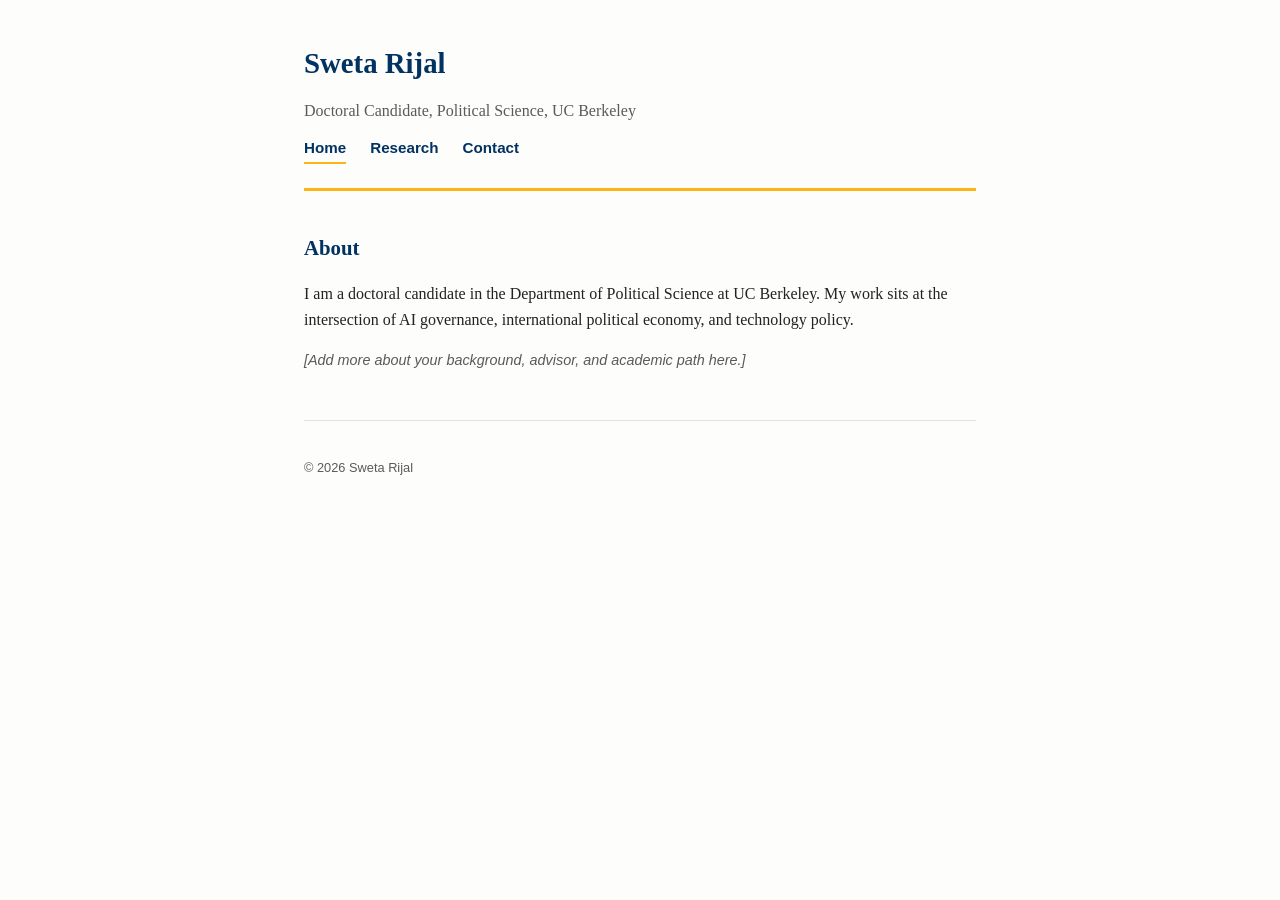
==== index.html @ c1788674 "Initial site: home, research, and contact pages" ====
<!DOCTYPE html>
<html lang="en">
<head>
  <meta charset="UTF-8">
  <meta name="viewport" content="width=device-width, initial-scale=1.0">
  <title>Sweta Rijal</title>
  <link rel="stylesheet" href="style.css">
</head>
<body>
  <div class="wrapper">
    <header class="site-header">
      <h1>Sweta Rijal</h1>
      <p class="subtitle">Doctoral Candidate, Political Science, UC Berkeley</p>
      <nav class="site-nav">
        <a href="index.html" class="active">Home</a>
        <a href="research.html">Research</a>
        <a href="contact.html">Contact</a>
      </nav>
    </header>

    <main>
      <h2>About</h2>
      <p>
        I am a doctoral candidate in the Department of Political Science at
        UC Berkeley. My work sits at the intersection of AI governance,
        international political economy, and technology policy.
      </p>
      <p class="placeholder">
        [Add more about your background, advisor, and academic path here.]
      </p>
    </main>

    <footer class="site-footer">
      <p>&copy; 2026 Sweta Rijal</p>
    </footer>
  </div>
</body>
</html>
---- style.css ----
:root {
  --berkeley-blue: #003262;
  --california-gold: #fdb515;
  --text: #222;
  --muted: #5a5a5a;
  --bg: #fdfdfb;
  --max-width: 720px;
}

* {
  box-sizing: border-box;
}

body {
  margin: 0;
  font-family: "Georgia", "Iowan Old Style", serif;
  color: var(--text);
  background: var(--bg);
  line-height: 1.6;
}

.wrapper {
  max-width: var(--max-width);
  margin: 0 auto;
  padding: 2.5rem 1.5rem 4rem;
}

header.site-header {
  display: flex;
  flex-direction: column;
  gap: 0.75rem;
  margin-bottom: 2.5rem;
  border-bottom: 3px solid var(--california-gold);
  padding-bottom: 1.5rem;
}

header.site-header h1 {
  margin: 0;
  font-size: 1.8rem;
  color: var(--berkeley-blue);
}

header.site-header .subtitle {
  margin: 0;
  color: var(--muted);
  font-size: 1rem;
}

nav.site-nav {
  display: flex;
  gap: 1.5rem;
  font-family: "Helvetica Neue", Arial, sans-serif;
  font-size: 0.95rem;
}

nav.site-nav a {
  text-decoration: none;
  color: var(--berkeley-blue);
  font-weight: 600;
  padding-bottom: 2px;
}

nav.site-nav a:hover,
nav.site-nav a.active {
  border-bottom: 2px solid var(--california-gold);
}

main h2 {
  color: var(--berkeley-blue);
  font-size: 1.3rem;
  margin-top: 0;
}

.interest-list {
  list-style: none;
  padding: 0;
  margin: 1.5rem 0;
  display: grid;
  gap: 0.75rem;
}

.interest-list li {
  background: #fff;
  border-left: 4px solid var(--california-gold);
  padding: 0.75rem 1rem;
  font-family: "Helvetica Neue", Arial, sans-serif;
  font-size: 0.98rem;
}

.contact-list {
  list-style: none;
  padding: 0;
  margin: 1.5rem 0;
}

.contact-list li {
  margin-bottom: 0.6rem;
  font-family: "Helvetica Neue", Arial, sans-serif;
}

.contact-list a {
  color: var(--berkeley-blue);
}

.placeholder {
  color: var(--muted);
  font-style: italic;
  font-family: "Helvetica Neue", Arial, sans-serif;
  font-size: 0.9rem;
}

footer.site-footer {
  margin-top: 3rem;
  padding-top: 1.5rem;
  border-top: 1px solid #e0e0e0;
  font-family: "Helvetica Neue", Arial, sans-serif;
  font-size: 0.8rem;
  color: var(--muted);
}
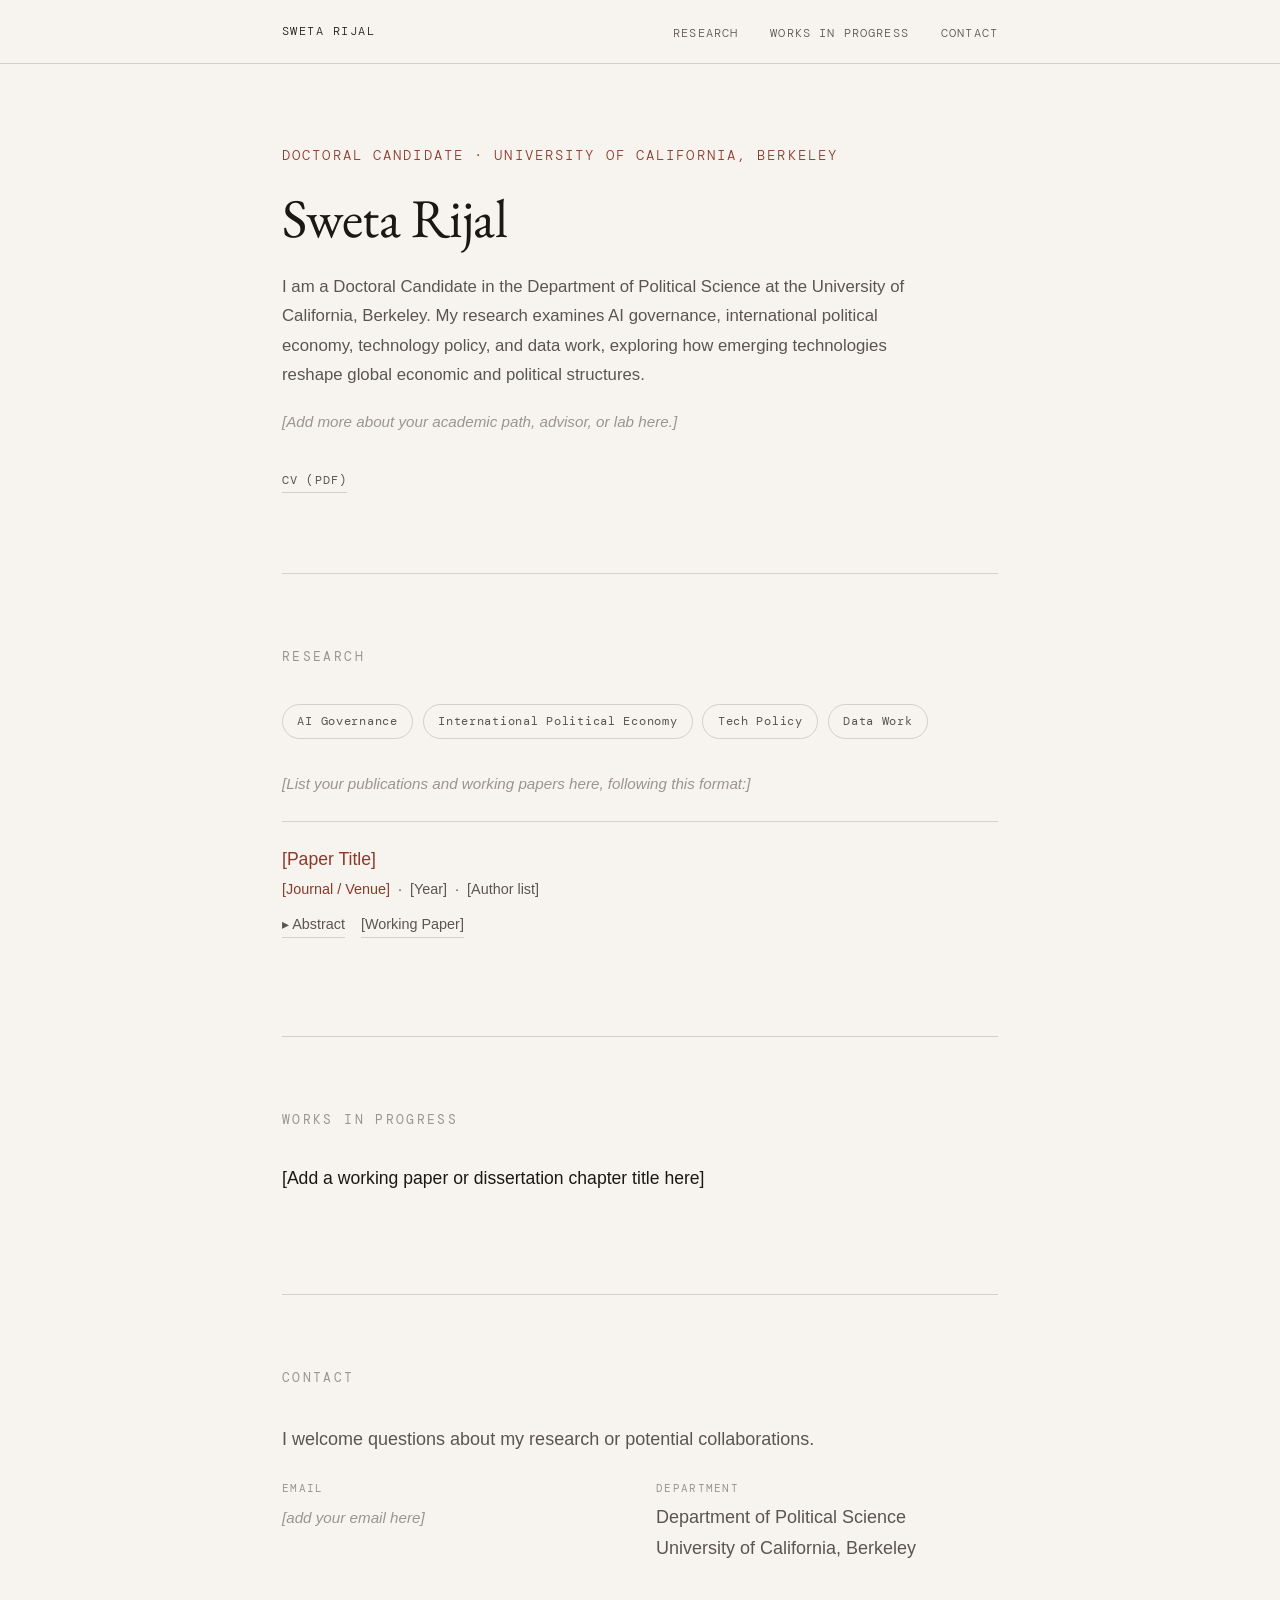
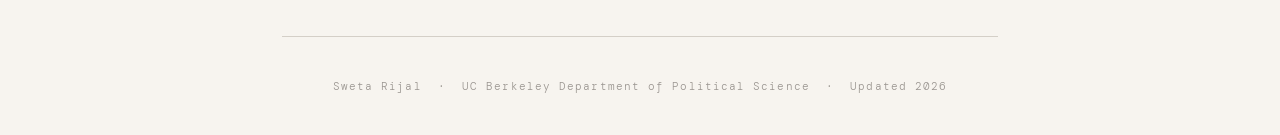
==== commit 6dbe8921: "Redesign as single-page site matching reference layout/style" ====
--- a/index.html
+++ b/index.html
@@ -1,38 +1,127 @@
 <!DOCTYPE html>
 <html lang="en">
 <head>
-  <meta charset="UTF-8">
-  <meta name="viewport" content="width=device-width, initial-scale=1.0">
-  <title>Sweta Rijal</title>
+  <meta charset="utf-8">
+  <meta name="viewport" content="width=device-width, initial-scale=1">
+  <title>Sweta Rijal | Political Science PhD Candidate, UC Berkeley</title>
+  <meta name="description" content="Sweta Rijal is a Doctoral Candidate in Political Science at UC Berkeley, researching AI governance, international political economy, tech policy, and data work.">
+  <link href="https://fonts.googleapis.com/css2?family=EB+Garamond:wght@400;500&family=DM+Mono:wght@300;400&display=swap" rel="stylesheet">
   <link rel="stylesheet" href="style.css">
 </head>
 <body>
-  <div class="wrapper">
-    <header class="site-header">
-      <h1>Sweta Rijal</h1>
-      <p class="subtitle">Doctoral Candidate, Political Science, UC Berkeley</p>
-      <nav class="site-nav">
-        <a href="index.html" class="active">Home</a>
-        <a href="research.html">Research</a>
-        <a href="contact.html">Contact</a>
-      </nav>
+
+  <nav>
+    <div class="page">
+      <a class="nav-name" href="#top">Sweta Rijal</a>
+      <ul class="nav-links">
+        <li><a href="#research">Research</a></li>
+        <li><a href="#projects">Works in Progress</a></li>
+        <li><a href="#contact">Contact</a></li>
+      </ul>
+    </div>
+  </nav>
+
+  <div class="page">
+    <header id="top">
+      <p class="eyebrow">Doctoral Candidate &middot; University of California, Berkeley</p>
+      <h1>Sweta Rijal<span class="hero-email"><!-- replace with your email --></span></h1>
+      <p class="hero-desc">
+        I am a Doctoral Candidate in the Department of Political Science at the
+        University of California, Berkeley. My research examines AI governance,
+        international political economy, technology policy, and data work,
+        exploring how emerging technologies reshape global economic and
+        political structures.
+      </p>
+      <p class="hero-desc placeholder-note">
+        [Add more about your academic path, advisor, or lab here.]
+      </p>
+      <div class="hero-links">
+        <a href="#"><!-- replace # with a link to your CV PDF -->CV (PDF)</a>
+      </div>
     </header>
+  </div>
 
-    <main>
-      <h2>About</h2>
-      <p>
-        I am a doctoral candidate in the Department of Political Science at
-        UC Berkeley. My work sits at the intersection of AI governance,
-        international political economy, and technology policy.
+  <div class="page">
+    <section id="research">
+      <h2>Research</h2>
+
+      <div class="interests">
+        <span class="interest-tag">AI Governance</span>
+        <span class="interest-tag">International Political Economy</span>
+        <span class="interest-tag">Tech Policy</span>
+        <span class="interest-tag">Data Work</span>
+      </div>
+
+      <p class="placeholder-note">
+        [List your publications and working papers here, following this format:]
       </p>
-      <p class="placeholder">
-        [Add more about your background, advisor, and academic path here.]
-      </p>
-    </main>
 
-    <footer class="site-footer">
-      <p>&copy; 2026 Sweta Rijal</p>
-    </footer>
+      <div class="paper" style="margin-top: 1.5rem;">
+        <div class="paper-title"><a href="#" target="_blank">[Paper Title]</a></div>
+        <div class="paper-meta">
+          <span class="venue">[Journal / Venue]</span> &nbsp;&middot;&nbsp; [Year] &nbsp;&middot;&nbsp; [Author list]
+        </div>
+        <div class="paper-links">
+          <button class="abstract-toggle">&#9656; Abstract</button>
+          <a href="#" target="_blank">[Working Paper]</a>
+        </div>
+        <div class="abstract-panel">[Paste your abstract here.]</div>
+      </div>
+    </section>
   </div>
+
+  <div class="page">
+    <section id="projects">
+      <h2>Works in Progress</h2>
+
+      <div class="paper">
+        <div class="paper-title">[Add a working paper or dissertation chapter title here]</div>
+      </div>
+    </section>
+  </div>
+
+  <div class="page">
+    <section id="contact">
+      <h2>Contact</h2>
+      <div class="contact-block">
+        <p>I welcome questions about my research or potential collaborations.</p>
+        <div class="contact-grid">
+          <div>
+            <div class="contact-item-label">Email</div>
+            <span class="placeholder-note">[add your email here]</span>
+          </div>
+          <div>
+            <div class="contact-item-label">Department</div>
+            Department of Political Science<br>University of California, Berkeley
+          </div>
+        </div>
+      </div>
+    </section>
+  </div>
+
+  <footer>
+    <div class="page">
+      <p>Sweta Rijal &nbsp;&middot;&nbsp; UC Berkeley Department of Political Science &nbsp;&middot;&nbsp; Updated 2026</p>
+    </div>
+  </footer>
+
+  <script>
+    const sections = document.querySelectorAll('section');
+    const observer = new IntersectionObserver(entries => {
+      entries.forEach(e => { if (e.isIntersecting) e.target.classList.add('visible'); });
+    }, { threshold: 0.08 });
+    sections.forEach(s => observer.observe(s));
+  </script>
+
+  <script>
+    document.querySelectorAll('.abstract-toggle').forEach(function(btn) {
+      btn.addEventListener('click', function() {
+        var panel = this.closest('.paper').querySelector('.abstract-panel');
+        var expanded = panel.classList.toggle('show');
+        this.textContent = expanded ? '▾ Abstract' : '▸ Abstract';
+      });
+    });
+  </script>
+
 </body>
 </html>
--- a/style.css
+++ b/style.css
@@ -1,119 +1,238 @@
+*, *::before, *::after { box-sizing: border-box; margin: 0; padding: 0; }
+
 :root {
-  --berkeley-blue: #003262;
-  --california-gold: #fdb515;
-  --text: #222;
-  --muted: #5a5a5a;
-  --bg: #fdfdfb;
-  --max-width: 720px;
-}
-
-* {
-  box-sizing: border-box;
-}
+  --ink: #1a1814;
+  --ink-light: #5a564f;
+  --ink-faint: #9a9590;
+  --paper: #f7f4ef;
+  --rule: #d4cfc7;
+  --accent: #8b3a2a;
+  --accent-light: #c4614d;
+}
+
+html { scroll-behavior: smooth; }
 
 body {
-  margin: 0;
-  font-family: "Georgia", "Iowan Old Style", serif;
-  color: var(--text);
-  background: var(--bg);
-  line-height: 1.6;
-}
-
-.wrapper {
-  max-width: var(--max-width);
+  font-family: 'Helvetica Neue', Helvetica, Arial, sans-serif;
+  background: var(--paper);
+  color: var(--ink);
+  font-size: 18px;
+  line-height: 1.7;
+}
+
+.page {
+  max-width: 780px;
   margin: 0 auto;
-  padding: 2.5rem 1.5rem 4rem;
-}
-
-header.site-header {
+  padding: 0 2rem;
+}
+
+/* Nav */
+nav {
+  position: fixed;
+  top: 0; left: 0; right: 0;
+  z-index: 100;
+  background: var(--paper);
+  border-bottom: 1px solid var(--rule);
+}
+nav .page {
   display: flex;
-  flex-direction: column;
-  gap: 0.75rem;
-  margin-bottom: 2.5rem;
-  border-bottom: 3px solid var(--california-gold);
-  padding-bottom: 1.5rem;
-}
-
-header.site-header h1 {
-  margin: 0;
-  font-size: 1.8rem;
-  color: var(--berkeley-blue);
-}
-
-header.site-header .subtitle {
-  margin: 0;
-  color: var(--muted);
-  font-size: 1rem;
-}
-
-nav.site-nav {
+  justify-content: space-between;
+  align-items: center;
+  padding-top: 1rem;
+  padding-bottom: 1rem;
+}
+.nav-name {
+  font-family: 'DM Mono', monospace;
+  font-size: 0.78rem;
+  font-weight: 300;
+  letter-spacing: 0.12em;
+  text-transform: uppercase;
+  color: var(--ink);
+  text-decoration: none;
+}
+.nav-links { display: flex; gap: 2rem; list-style: none; }
+.nav-links a {
+  font-family: 'DM Mono', monospace;
+  font-size: 0.72rem;
+  font-weight: 300;
+  letter-spacing: 0.1em;
+  text-transform: uppercase;
+  color: var(--ink-light);
+  text-decoration: none;
+  transition: color 0.2s;
+}
+.nav-links a:hover { color: var(--accent); }
+
+/* Hero */
+header {
+  padding: 9rem 0 5rem;
+  border-bottom: 1px solid var(--rule);
+}
+.eyebrow {
+  font-family: 'DM Mono', monospace;
+  font-size: 0.88rem;
+  font-weight: 300;
+  letter-spacing: 0.15em;
+  text-transform: uppercase;
+  color: var(--accent);
+  margin-bottom: 1.2rem;
+  opacity: 0;
+  animation: fadeUp 0.7s 0.1s forwards;
+}
+h1 {
+  font-family: 'EB Garamond', Georgia, serif;
+  font-size: clamp(2.4rem, 5vw, 3.4rem);
+  font-weight: 400;
+  line-height: 1.15;
+  letter-spacing: -0.01em;
+  margin-bottom: 1.4rem;
+  opacity: 0;
+  animation: fadeUp 0.7s 0.2s forwards;
+}
+.hero-email {
+  display: block;
+  font-family: 'Helvetica Neue', Helvetica, Arial, sans-serif;
+  font-size: 1.05rem;
+  font-weight: 400;
+  letter-spacing: 0.02em;
+  color: var(--ink-light);
+  margin-top: 0.4rem;
+}
+.hero-desc {
+  font-size: 1.05rem;
+  color: var(--ink-light);
+  max-width: 660px;
+  line-height: 1.75;
+  margin-bottom: 1.2rem;
+  opacity: 0;
+  animation: fadeUp 0.7s 0.35s forwards;
+}
+.hero-links {
+  margin-top: 2.2rem;
   display: flex;
-  gap: 1.5rem;
-  font-family: "Helvetica Neue", Arial, sans-serif;
+  gap: 1.2rem;
+  flex-wrap: wrap;
+  opacity: 0;
+  animation: fadeUp 0.7s 0.45s forwards;
+}
+.hero-links a {
+  font-family: 'DM Mono', monospace;
+  font-size: 0.72rem;
+  letter-spacing: 0.1em;
+  text-transform: uppercase;
+  color: var(--ink-light);
+  text-decoration: none;
+  border-bottom: 1px solid var(--rule);
+  padding-bottom: 2px;
+  transition: color 0.2s, border-color 0.2s;
+}
+.hero-links a:hover { color: var(--accent); border-color: var(--accent-light); }
+
+/* Sections */
+section {
+  padding: 4.5rem 0;
+  border-bottom: 1px solid var(--rule);
+  opacity: 0;
+  transform: translateY(18px);
+  transition: opacity 0.6s ease, transform 0.6s ease;
+}
+section.visible { opacity: 1; transform: none; }
+
+h2 {
+  font-family: 'DM Mono', monospace;
+  font-size: 0.82rem;
+  font-weight: 400;
+  letter-spacing: 0.18em;
+  text-transform: uppercase;
+  color: var(--ink-faint);
+  margin-bottom: 2.2rem;
+}
+
+/* Research interests */
+.interests {
+  display: flex;
+  flex-wrap: wrap;
+  gap: 0.6rem;
+  margin-bottom: 2rem;
+}
+.interest-tag {
+  font-family: 'DM Mono', monospace;
+  font-size: 0.75rem;
+  letter-spacing: 0.06em;
+  color: var(--ink-light);
+  border: 1px solid var(--rule);
+  border-radius: 999px;
+  padding: 0.4rem 0.9rem;
+}
+
+.placeholder-note {
+  color: var(--ink-faint);
+  font-style: italic;
   font-size: 0.95rem;
 }
 
-nav.site-nav a {
-  text-decoration: none;
-  color: var(--berkeley-blue);
-  font-weight: 600;
-  padding-bottom: 2px;
-}
-
-nav.site-nav a:hover,
-nav.site-nav a.active {
-  border-bottom: 2px solid var(--california-gold);
-}
-
-main h2 {
-  color: var(--berkeley-blue);
-  font-size: 1.3rem;
-  margin-top: 0;
-}
-
-.interest-list {
-  list-style: none;
-  padding: 0;
-  margin: 1.5rem 0;
-  display: grid;
-  gap: 0.75rem;
-}
-
-.interest-list li {
-  background: #fff;
-  border-left: 4px solid var(--california-gold);
-  padding: 0.75rem 1rem;
-  font-family: "Helvetica Neue", Arial, sans-serif;
-  font-size: 0.98rem;
-}
-
-.contact-list {
-  list-style: none;
-  padding: 0;
-  margin: 1.5rem 0;
-}
-
-.contact-list li {
-  margin-bottom: 0.6rem;
-  font-family: "Helvetica Neue", Arial, sans-serif;
-}
-
-.contact-list a {
-  color: var(--berkeley-blue);
-}
-
-.placeholder {
-  color: var(--muted);
-  font-style: italic;
-  font-family: "Helvetica Neue", Arial, sans-serif;
+/* Papers / projects */
+.paper { padding: 1.6rem 0; border-top: 1px solid var(--rule); }
+.paper:first-of-type { border-top: none; padding-top: 0; }
+.paper-title { font-size: 1.1rem; font-weight: 500; line-height: 1.4; margin-bottom: 0.35rem; }
+.paper-title a { color: var(--accent); text-decoration: none; }
+.paper-title a:hover { color: var(--accent-light); }
+.paper-meta {
   font-size: 0.9rem;
-}
-
-footer.site-footer {
-  margin-top: 3rem;
-  padding-top: 1.5rem;
-  border-top: 1px solid #e0e0e0;
-  font-family: "Helvetica Neue", Arial, sans-serif;
-  font-size: 0.8rem;
-  color: var(--muted);
-}
+  color: var(--ink-light);
+  margin-bottom: 0.5rem;
+}
+.paper-meta .venue { color: var(--accent); }
+.abstract-toggle {
+  background: none; border: none; padding: 0; padding-bottom: 1px;
+  font-size: 0.9rem; font-family: inherit; color: var(--ink-light);
+  cursor: pointer; border-bottom: 1px solid var(--rule);
+  transition: color 0.2s, border-color 0.2s;
+}
+.abstract-toggle:hover { color: var(--accent); border-color: var(--accent-light); }
+.abstract-panel { display: none; font-size: 1rem; color: var(--ink-light); line-height: 1.7; margin-top: 0.75rem; }
+.abstract-panel.show { display: block; }
+.paper-links { margin-top: 0.6rem; display: flex; gap: 1rem; }
+.paper-links a {
+  font-size: 0.9rem;
+  color: var(--ink-light);
+  text-decoration: none;
+  border-bottom: 1px solid var(--rule);
+  padding-bottom: 1px;
+  transition: color 0.2s, border-color 0.2s;
+}
+.paper-links a:hover { color: var(--accent); border-color: var(--accent-light); }
+
+/* Contact */
+.contact-block { color: var(--ink-light); }
+.contact-block a { color: var(--accent); text-decoration: none; border-bottom: 1px solid var(--accent-light); }
+.contact-block a:hover { color: var(--accent-light); }
+.contact-grid { display: grid; grid-template-columns: 1fr 1fr; gap: 2rem; margin-top: 1.5rem; }
+.contact-item-label {
+  font-family: 'DM Mono', monospace;
+  font-size: 0.68rem;
+  letter-spacing: 0.12em;
+  text-transform: uppercase;
+  color: var(--ink-faint);
+  margin-bottom: 0.3rem;
+}
+
+/* Footer */
+footer { padding: 2.5rem 0; text-align: center; }
+footer p {
+  font-family: 'DM Mono', monospace;
+  font-size: 0.68rem;
+  font-weight: 300;
+  letter-spacing: 0.1em;
+  color: var(--ink-faint);
+}
+
+@keyframes fadeUp {
+  from { opacity: 0; transform: translateY(14px); }
+  to   { opacity: 1; transform: none; }
+}
+
+@media (max-width: 600px) {
+  .nav-links { gap: 1.2rem; }
+  .contact-grid { grid-template-columns: 1fr; gap: 1.2rem; }
+}
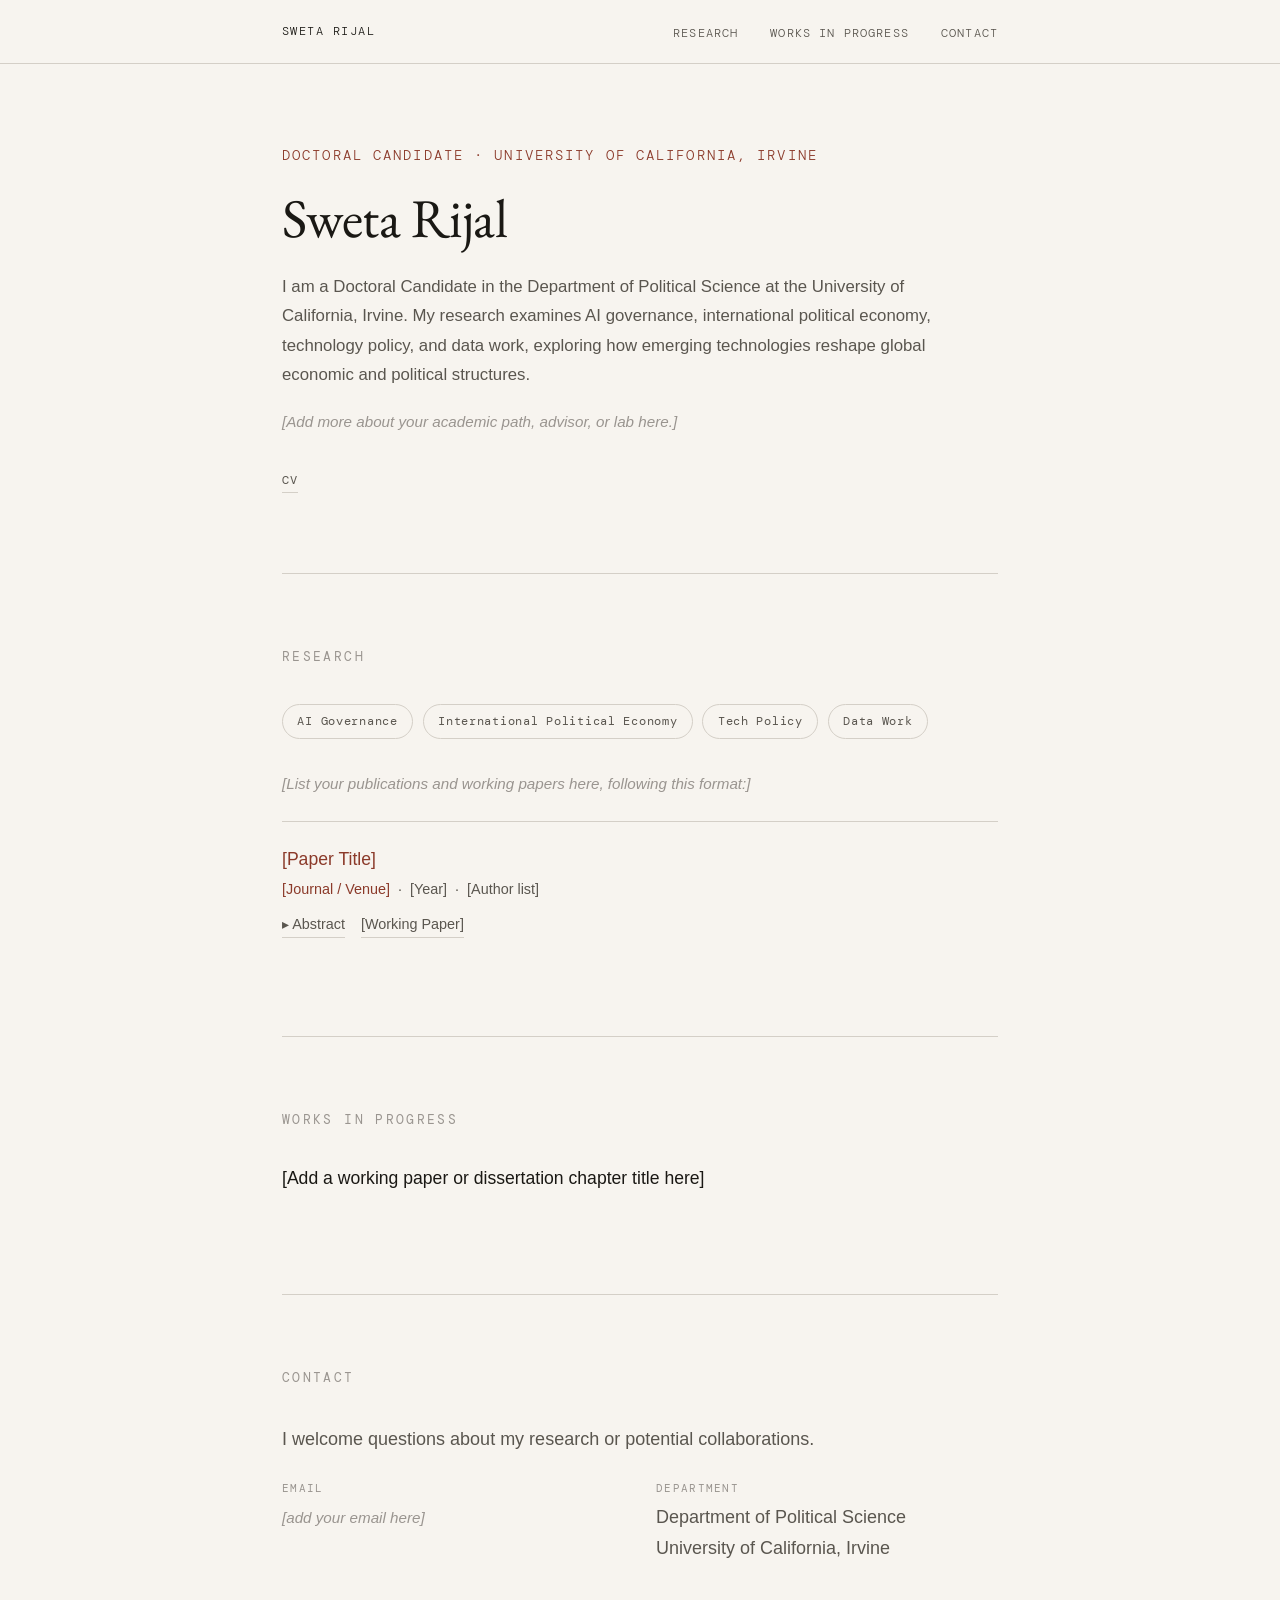
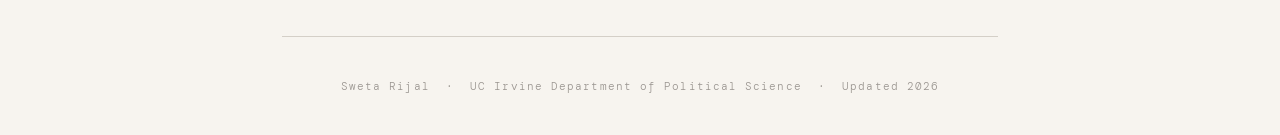
==== commit 7aedc8c5: "Replace PDF CV link with an in-site CV page, fix affiliation to UC Irvine" ====
--- a/index.html
+++ b/index.html
@@ -3,8 +3,8 @@
 <head>
   <meta charset="utf-8">
   <meta name="viewport" content="width=device-width, initial-scale=1">
-  <title>Sweta Rijal | Political Science PhD Candidate, UC Berkeley</title>
-  <meta name="description" content="Sweta Rijal is a Doctoral Candidate in Political Science at UC Berkeley, researching AI governance, international political economy, tech policy, and data work.">
+  <title>Sweta Rijal | Political Science PhD Candidate, UC Irvine</title>
+  <meta name="description" content="Sweta Rijal is a Doctoral Candidate in Political Science at UC Irvine, researching AI governance, international political economy, tech policy, and data work.">
   <link href="https://fonts.googleapis.com/css2?family=EB+Garamond:wght@400;500&family=DM+Mono:wght@300;400&display=swap" rel="stylesheet">
   <link rel="stylesheet" href="style.css">
 </head>
@@ -23,11 +23,11 @@
 
   <div class="page">
     <header id="top">
-      <p class="eyebrow">Doctoral Candidate &middot; University of California, Berkeley</p>
+      <p class="eyebrow">Doctoral Candidate &middot; University of California, Irvine</p>
       <h1>Sweta Rijal<span class="hero-email"><!-- replace with your email --></span></h1>
       <p class="hero-desc">
         I am a Doctoral Candidate in the Department of Political Science at the
-        University of California, Berkeley. My research examines AI governance,
+        University of California, Irvine. My research examines AI governance,
         international political economy, technology policy, and data work,
         exploring how emerging technologies reshape global economic and
         political structures.
@@ -36,7 +36,7 @@
         [Add more about your academic path, advisor, or lab here.]
       </p>
       <div class="hero-links">
-        <a href="#"><!-- replace # with a link to your CV PDF -->CV (PDF)</a>
+        <a href="cv.html">CV</a>
       </div>
     </header>
   </div>
@@ -92,7 +92,7 @@
           </div>
           <div>
             <div class="contact-item-label">Department</div>
-            Department of Political Science<br>University of California, Berkeley
+            Department of Political Science<br>University of California, Irvine
           </div>
         </div>
       </div>
@@ -101,7 +101,7 @@
 
   <footer>
     <div class="page">
-      <p>Sweta Rijal &nbsp;&middot;&nbsp; UC Berkeley Department of Political Science &nbsp;&middot;&nbsp; Updated 2026</p>
+      <p>Sweta Rijal &nbsp;&middot;&nbsp; UC Irvine Department of Political Science &nbsp;&middot;&nbsp; Updated 2026</p>
     </div>
   </footer>
 
--- a/style.css
+++ b/style.css
@@ -217,6 +217,28 @@
   margin-bottom: 0.3rem;
 }
 
+/* CV entries */
+.cv-group + .cv-group { margin-top: 2.8rem; }
+.cv-entry {
+  display: flex;
+  justify-content: space-between;
+  align-items: baseline;
+  gap: 1.5rem;
+  padding: 0.9rem 0;
+  border-top: 1px solid var(--rule);
+}
+.cv-entry:first-of-type { border-top: none; padding-top: 0; }
+.cv-entry-main { flex: 1; }
+.cv-entry-title { font-size: 1.02rem; font-weight: 500; }
+.cv-entry-sub { font-size: 0.9rem; color: var(--ink-light); margin-top: 0.15rem; }
+.cv-entry-date {
+  font-family: 'DM Mono', monospace;
+  font-size: 0.78rem;
+  color: var(--ink-faint);
+  white-space: nowrap;
+}
+.cv-page section:last-of-type { border-bottom: none; }
+
 /* Footer */
 footer { padding: 2.5rem 0; text-align: center; }
 footer p {
@@ -235,4 +257,5 @@
 @media (max-width: 600px) {
   .nav-links { gap: 1.2rem; }
   .contact-grid { grid-template-columns: 1fr; gap: 1.2rem; }
-}
+  .cv-entry { flex-direction: column; align-items: flex-start; gap: 0.3rem; }
+}
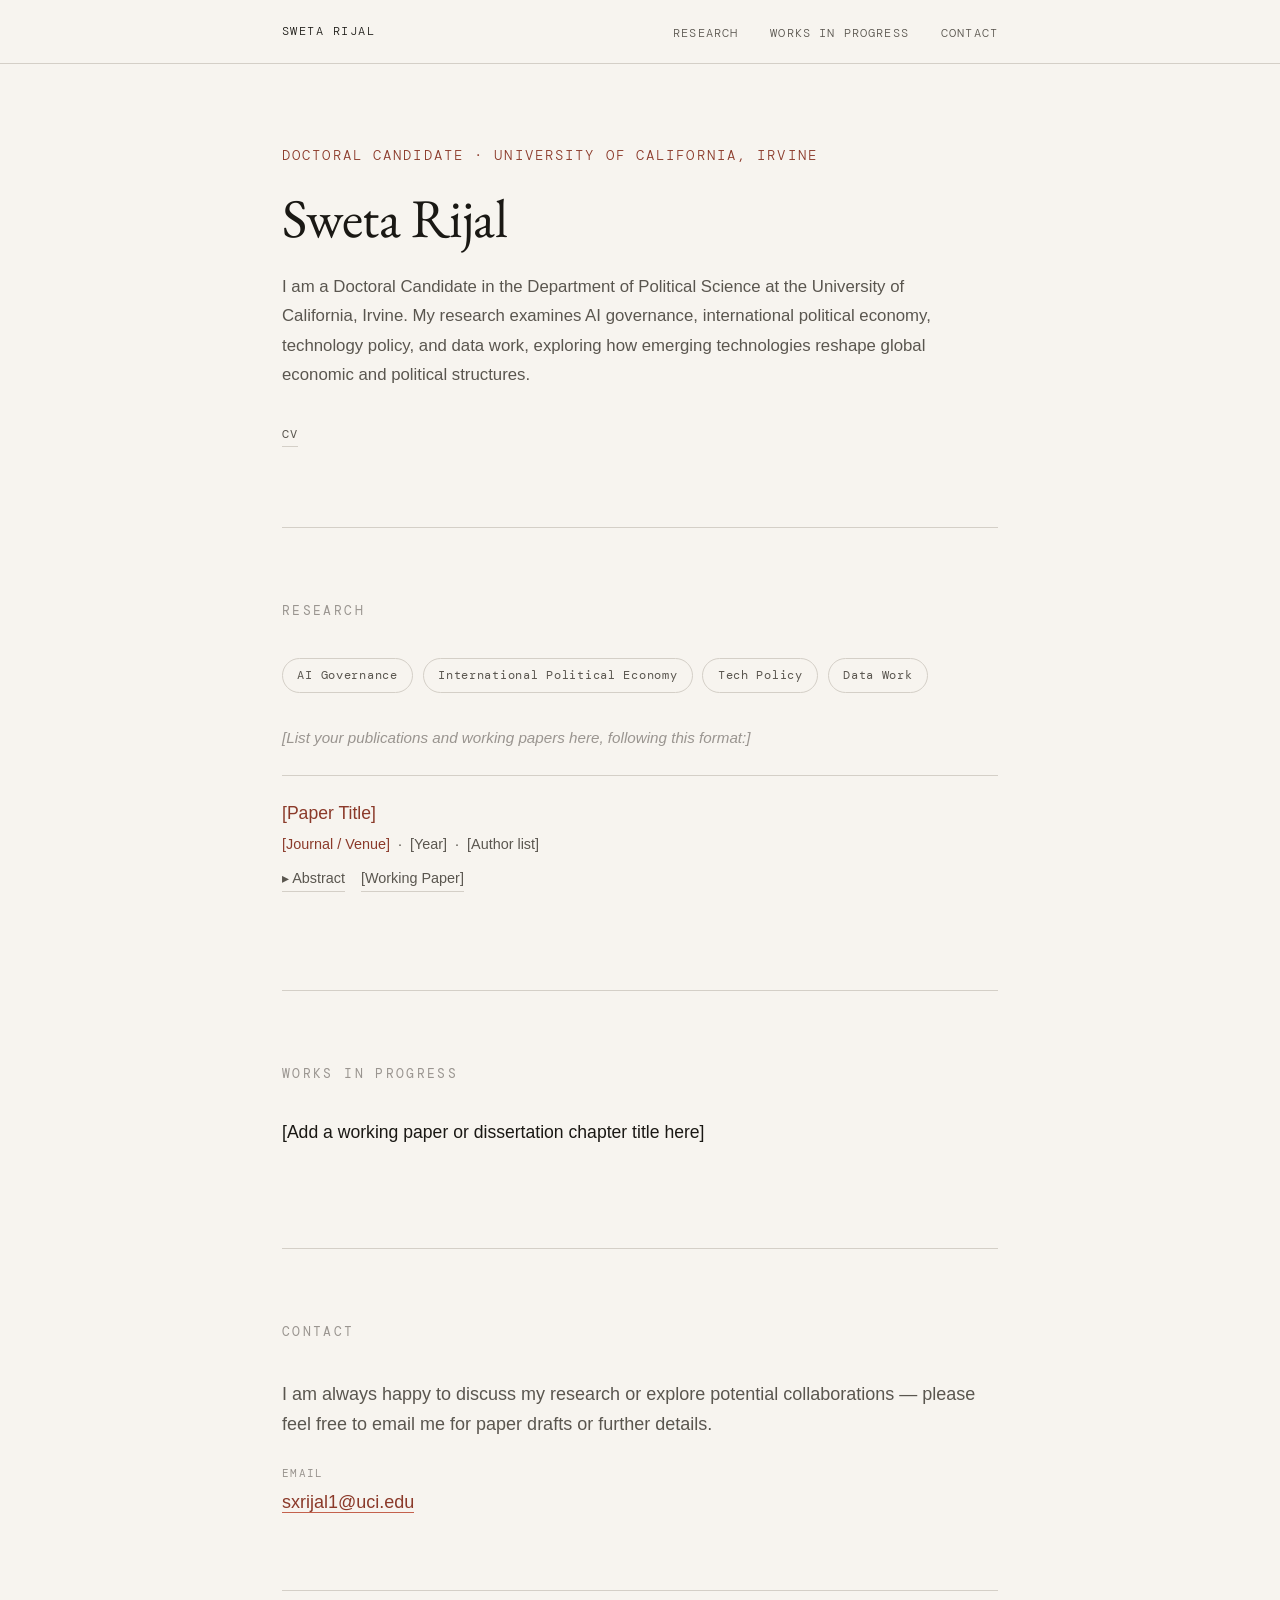
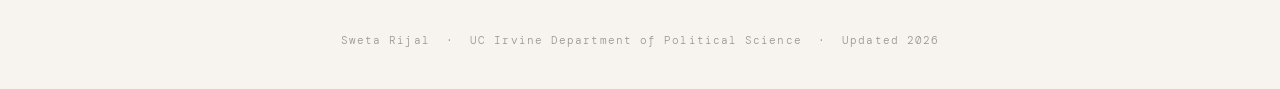
==== commit 9da5f0dd: "Trim hero placeholder, rewrite contact copy, add real email, revert CV link to PDF Removes the acade" ====
--- a/index.html
+++ b/index.html
@@ -32,11 +32,8 @@
         exploring how emerging technologies reshape global economic and
         political structures.
       </p>
-      <p class="hero-desc placeholder-note">
-        [Add more about your academic path, advisor, or lab here.]
-      </p>
       <div class="hero-links">
-        <a href="cv.html">CV</a>
+        <a href="cv/sweta-rijal-cv.pdf" target="_blank">CV</a>
       </div>
     </header>
   </div>
@@ -84,16 +81,10 @@
     <section id="contact">
       <h2>Contact</h2>
       <div class="contact-block">
-        <p>I welcome questions about my research or potential collaborations.</p>
-        <div class="contact-grid">
-          <div>
-            <div class="contact-item-label">Email</div>
-            <span class="placeholder-note">[add your email here]</span>
-          </div>
-          <div>
-            <div class="contact-item-label">Department</div>
-            Department of Political Science<br>University of California, Irvine
-          </div>
+        <p>I am always happy to discuss my research or explore potential collaborations &mdash; please feel free to email me for paper drafts or further details.</p>
+        <div style="margin-top: 1.5rem;">
+          <div class="contact-item-label">Email</div>
+          <a href="mailto:sxrijal1@uci.edu">sxrijal1@uci.edu</a>
         </div>
       </div>
     </section>
--- a/style.css
+++ b/style.css
@@ -217,28 +217,6 @@
   margin-bottom: 0.3rem;
 }
 
-/* CV entries */
-.cv-group + .cv-group { margin-top: 2.8rem; }
-.cv-entry {
-  display: flex;
-  justify-content: space-between;
-  align-items: baseline;
-  gap: 1.5rem;
-  padding: 0.9rem 0;
-  border-top: 1px solid var(--rule);
-}
-.cv-entry:first-of-type { border-top: none; padding-top: 0; }
-.cv-entry-main { flex: 1; }
-.cv-entry-title { font-size: 1.02rem; font-weight: 500; }
-.cv-entry-sub { font-size: 0.9rem; color: var(--ink-light); margin-top: 0.15rem; }
-.cv-entry-date {
-  font-family: 'DM Mono', monospace;
-  font-size: 0.78rem;
-  color: var(--ink-faint);
-  white-space: nowrap;
-}
-.cv-page section:last-of-type { border-bottom: none; }
-
 /* Footer */
 footer { padding: 2.5rem 0; text-align: center; }
 footer p {
@@ -257,5 +235,4 @@
 @media (max-width: 600px) {
   .nav-links { gap: 1.2rem; }
   .contact-grid { grid-template-columns: 1fr; gap: 1.2rem; }
-  .cv-entry { flex-direction: column; align-items: flex-start; gap: 0.3rem; }
-}
+}
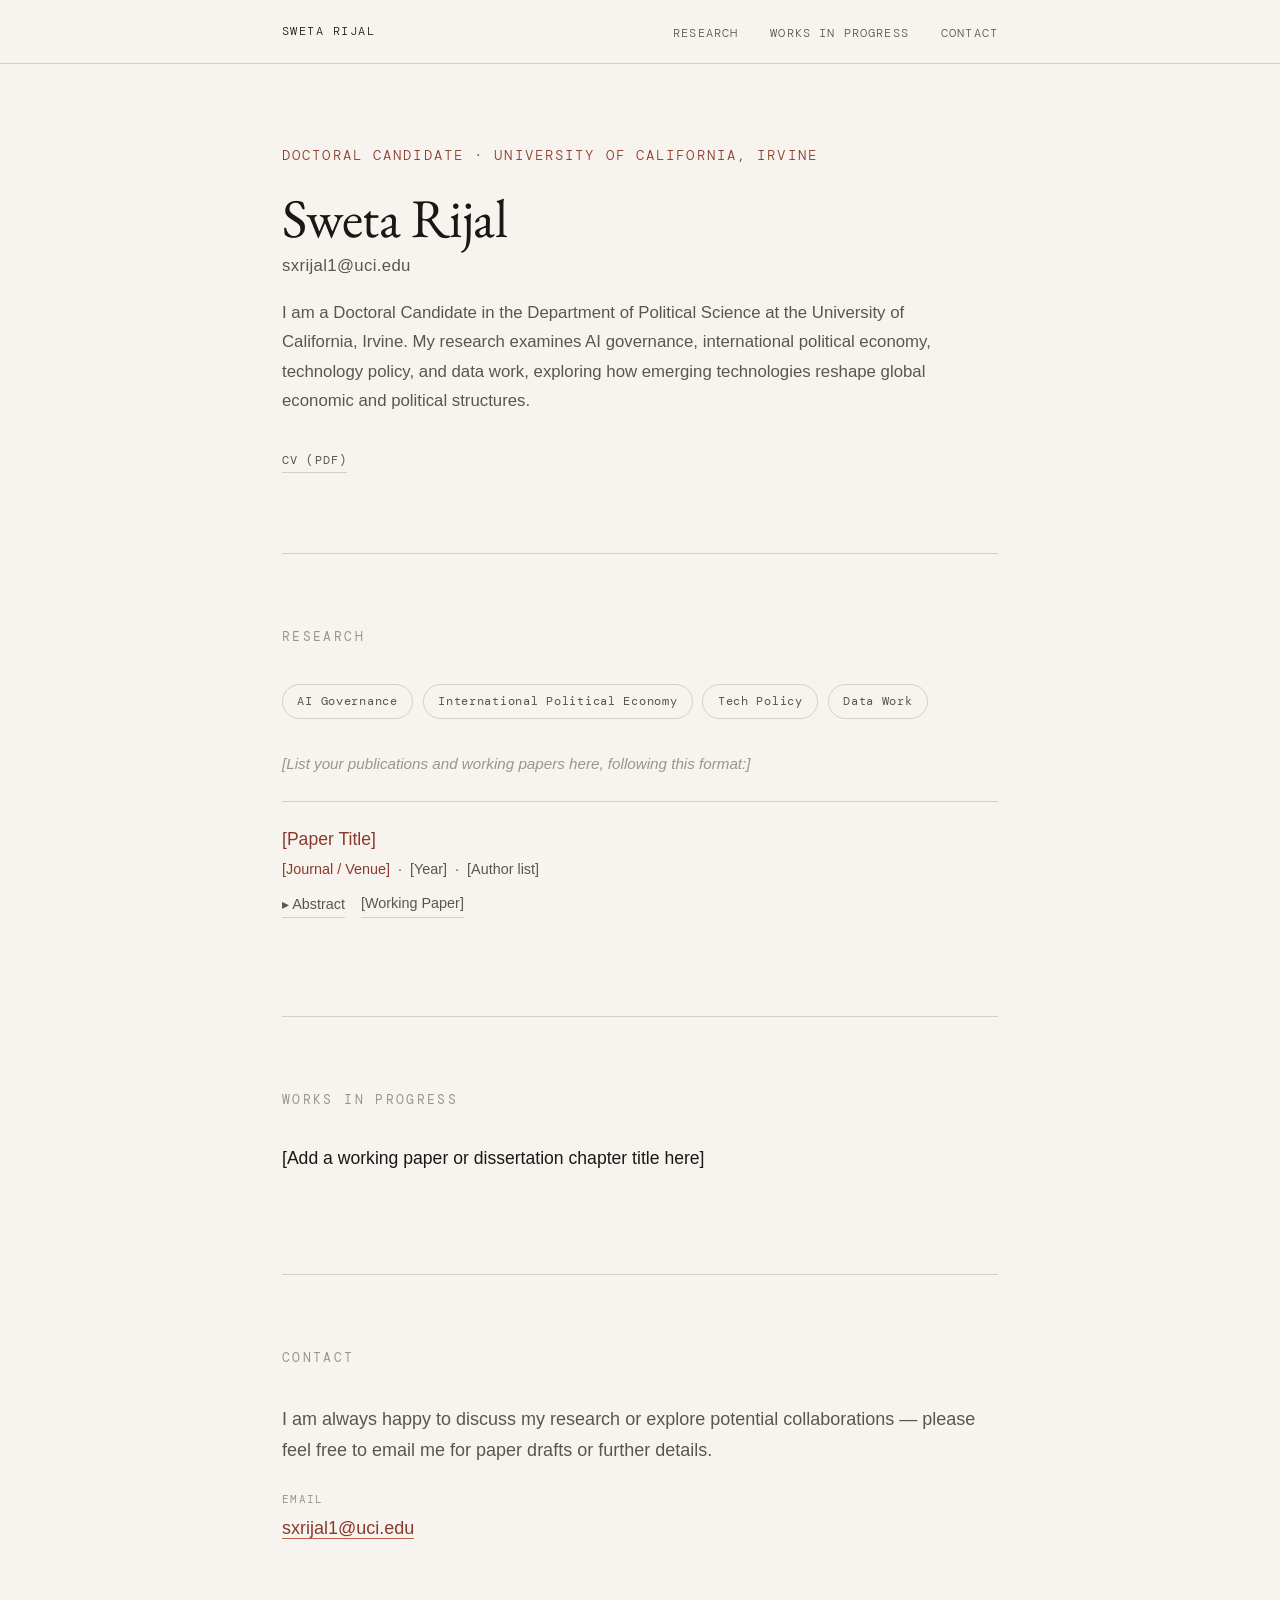
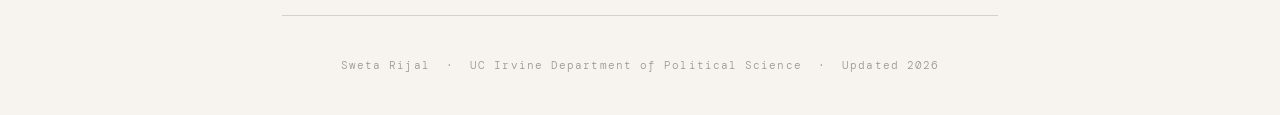
==== commit 3d3b4a78: "Label CV link as PDF, show email under name in header" ====
--- a/index.html
+++ b/index.html
@@ -24,7 +24,7 @@
   <div class="page">
     <header id="top">
       <p class="eyebrow">Doctoral Candidate &middot; University of California, Irvine</p>
-      <h1>Sweta Rijal<span class="hero-email"><!-- replace with your email --></span></h1>
+      <h1>Sweta Rijal<span class="hero-email">sxrijal1@uci.edu</span></h1>
       <p class="hero-desc">
         I am a Doctoral Candidate in the Department of Political Science at the
         University of California, Irvine. My research examines AI governance,
@@ -33,7 +33,7 @@
         political structures.
       </p>
       <div class="hero-links">
-        <a href="cv/sweta-rijal-cv.pdf" target="_blank">CV</a>
+        <a href="cv/sweta-rijal-cv.pdf" target="_blank">CV (PDF)</a>
       </div>
     </header>
   </div>
